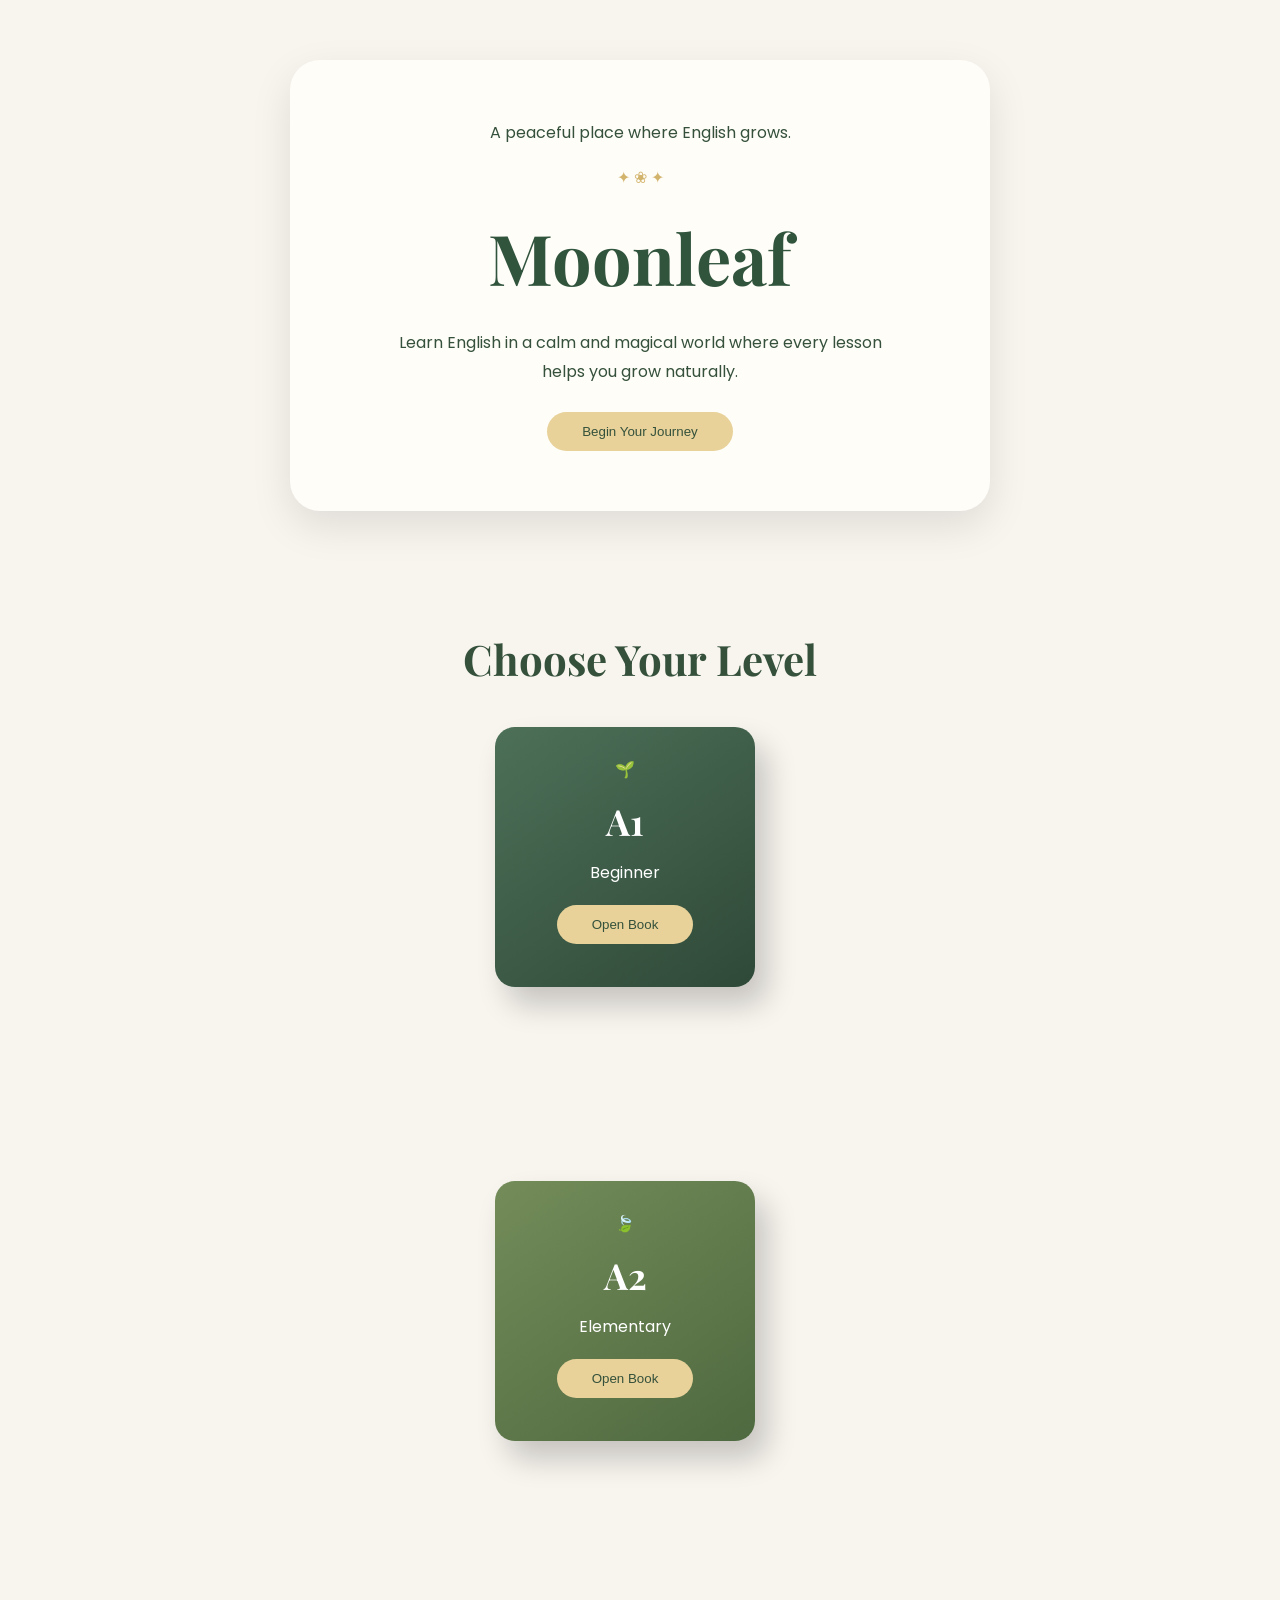
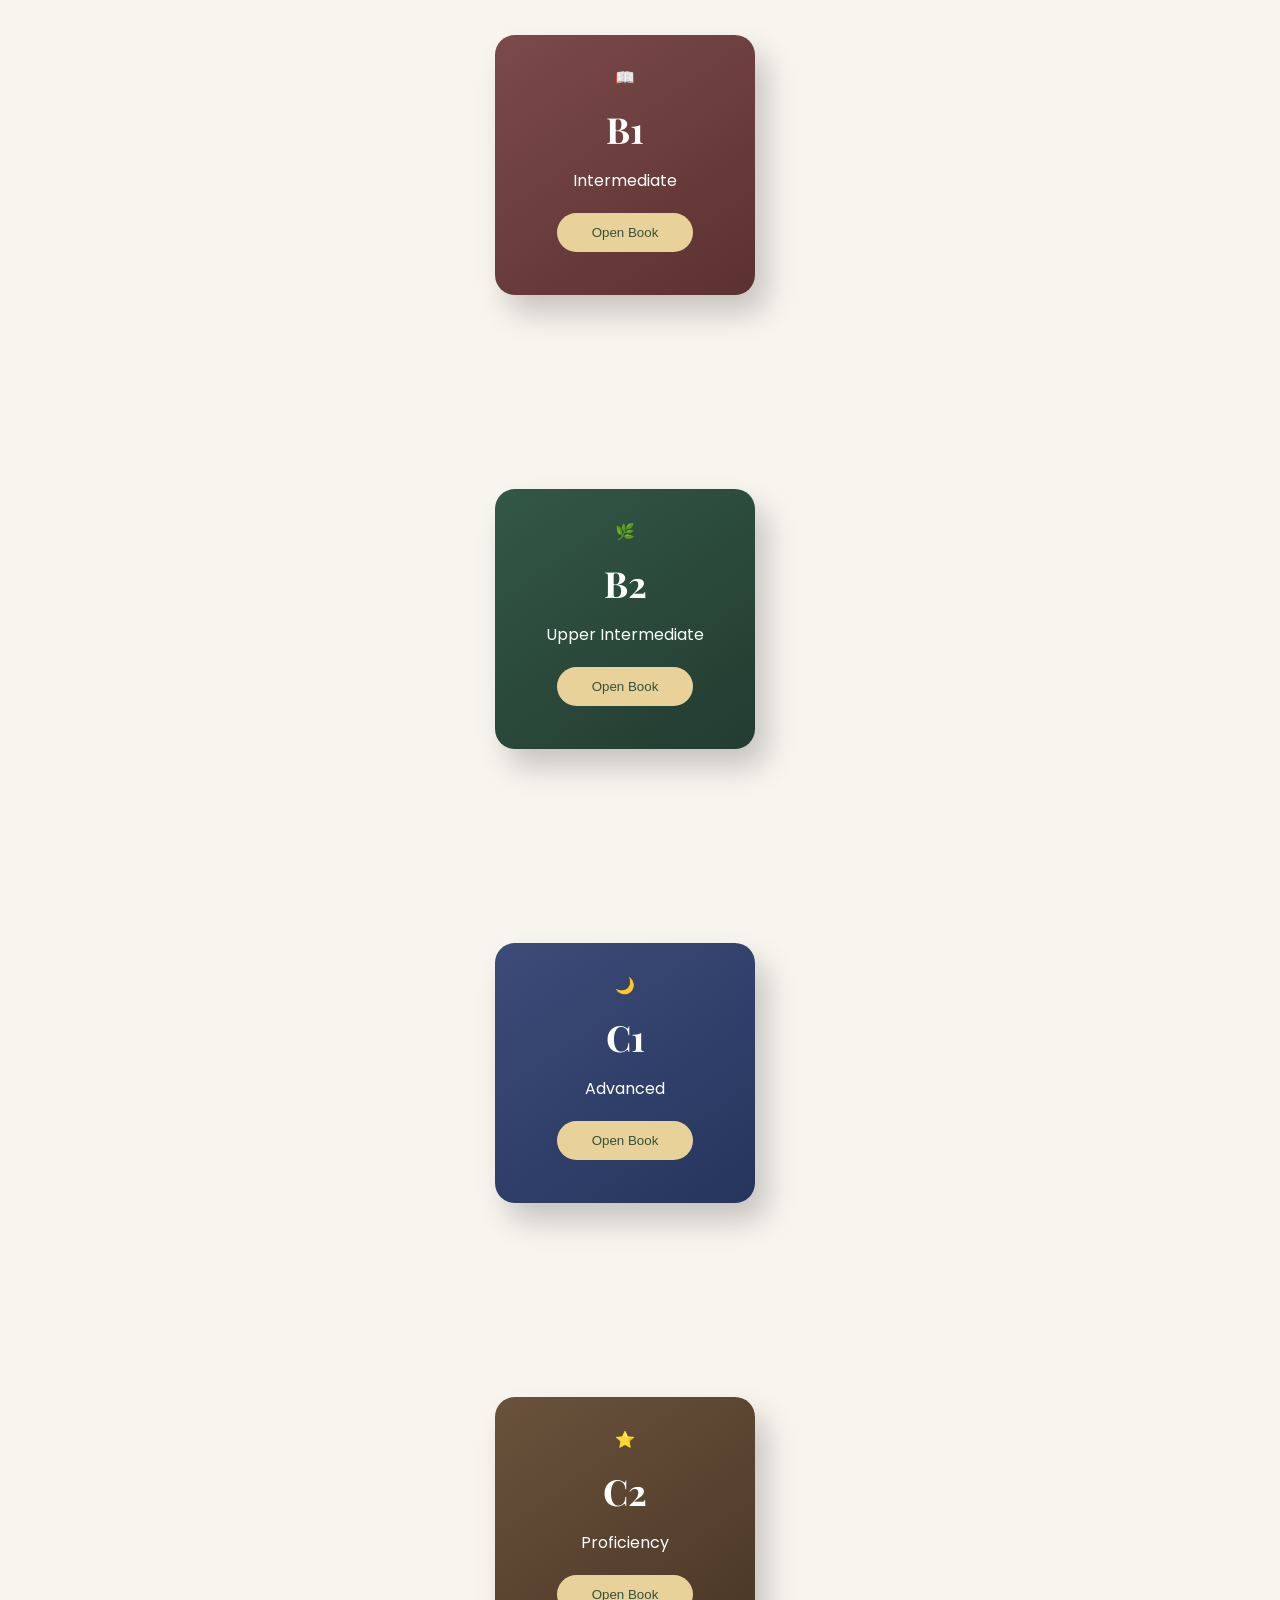
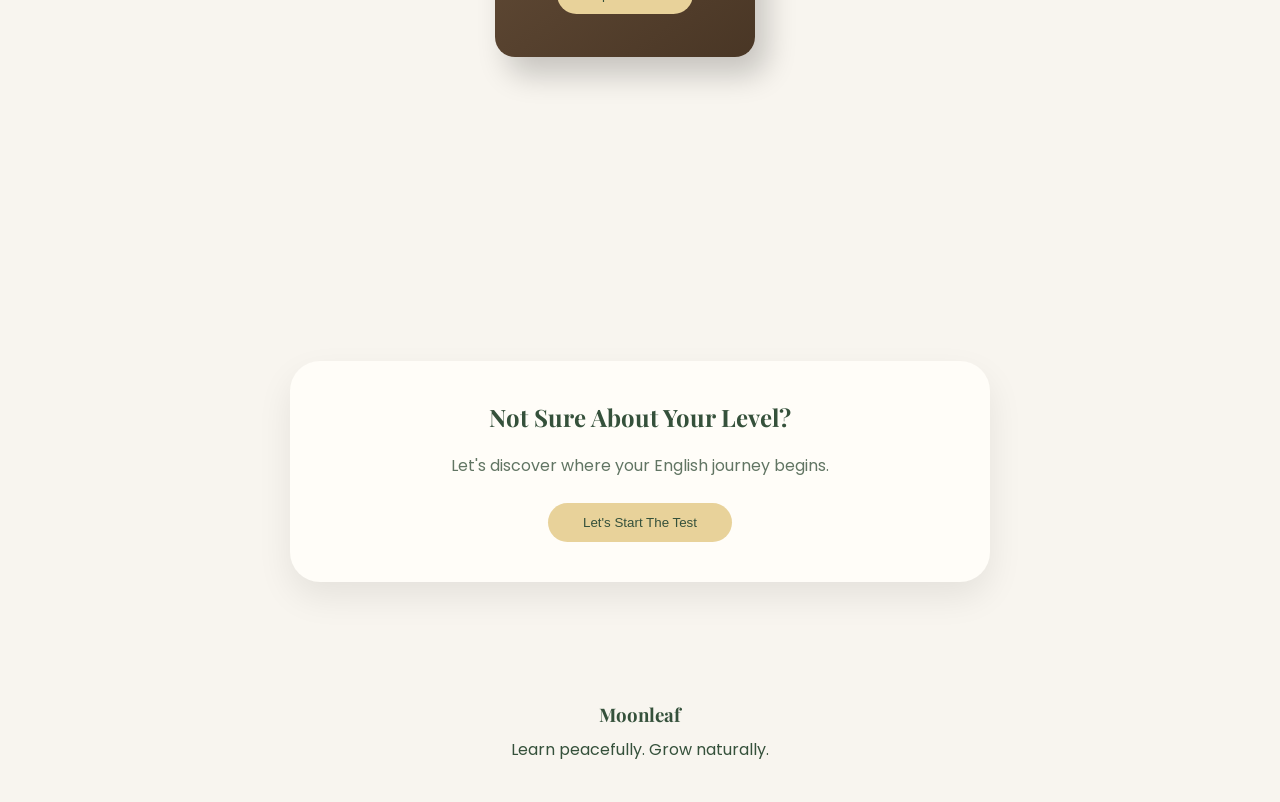
==== index.html @ 22596ab2 "Update index.html" ====
<!DOCTYPE html>
<html lang="en">
<head>
  <meta charset="UTF-8">
  <meta name="viewport" content="width=device-width, initial-scale=1.0">

  <title>Moonleaf</title>

  <link rel="preconnect" href="https://fonts.googleapis.com">
  <link rel="preconnect" href="https://fonts.gstatic.com" crossorigin>

  <link href="https://fonts.googleapis.com/css2?family=Playfair+Display:wght@500;700&family=Poppins:wght@300;400;600&display=swap" rel="stylesheet">

  <link rel="stylesheet" href="style.css">
</head>

<body>

<header class="hero">
  <div class="hero-card">

    <p>A peaceful place where English grows.</p>

    <div class="line">✦ ❀ ✦</div>

    <h1>Moonleaf</h1>

    <p class="description">
      Learn English in a calm and magical world where every lesson helps you grow naturally.
    </p>

    <button>Begin Your Journey</button>

  </div>
</header>

<section class="levels">

  <h2>Choose Your Level</h2>

  <div class="books">

    <!-- A1 -->
    <div class="book-row">

      <div class="book">
        🌱
        <h3>A1</h3>
        <p>Beginner</p>

        <button onclick="openBook(this)">
          Open Book
        </button>
      </div>

      <div class="lesson-panel">

        <h2>A1 English Book 🌱</h2>

        <button onclick="location.href='a1-vocabulary.html'">
          📖 Vocabulary
        </button>

        <button onclick="location.href='a1-grammar.html'">
          📚 Grammar
        </button>

        <button onclick="location.href='a1-listening.html'">
          🎧 Listening
        </button>

        <button onclick="location.href='a1-practice.html'">
          ✍️ Practice
        </button>

      </div>

    </div>

    <!-- A2 -->
    <div class="book-row">

      <div class="book">
        🍃
        <h3>A2</h3>
        <p>Elementary</p>

        <button onclick="openBook(this)">
          Open Book
        </button>
      </div>

      <div class="lesson-panel">

        <h2>A2 English Book 🍃</h2>

        <button onclick="location.href='a2-vocabulary.html'">📖 Vocabulary</button>
        <button onclick="location.href='a2-grammar.html'">📚 Grammar</button>
        <button onclick="location.href='a2-listening.html'">🎧 Listening</button>
        <button onclick="location.href='a2-practice.html'">✍️ Practice</button>

      </div>

    </div>

    <!-- B1 -->
    <div class="book-row">

      <div class="book">
        📖
        <h3>B1</h3>
        <p>Intermediate</p>

        <button onclick="openBook(this)">
          Open Book
        </button>
      </div>

      <div class="lesson-panel">
        <h2>B1 English Book 📖</h2>

       <button onclick="location.href='b1-vocabulary.html'">
📖 Vocabulary
</button>

<button onclick="location.href='b1-grammar.html'">
📚 Grammar
</button>

<button onclick="location.href='b1-listening.html'">
🎧 Listening
</button>

<button onclick="location.href='b1-practice.html'">
✍️ Practice
</button>
      </div>

    </div>

    <!-- B2 -->
    <div class="book-row">

      <div class="book">
        🌿
        <h3>B2</h3>
        <p>Upper Intermediate</p>

        <button onclick="openBook(this)">
          Open Book
        </button>
      </div>

      <div class="lesson-panel">
        <h2>B2 English Book 🌿</h2>

       <button onclick="location.href='b2-vocabulary.html'">
📖 Vocabulary
</button>

<button onclick="location.href='b2-grammar.html'">
📚 Grammar
</button>

<button onclick="location.href='b2-listening.html'">
🎧 Listening
</button>

<button onclick="location.href='b2-practice.html'">
✍️ Practice
</button>
      </div>

    </div>

    <!-- C1 -->
    <div class="book-row">

      <div class="book">
        🌙
        <h3>C1</h3>
        <p>Advanced</p>

        <button onclick="openBook(this)">
          Open Book
        </button>
      </div>

      <div class="lesson-panel">
        <h2>C1 English Book 🌙</h2>
<button onclick="location.href='c1-vocabulary.html'">
📖 Vocabulary
</button>

<button onclick="location.href='c1-grammar.html'">
📚 Grammar
</button>

<button onclick="location.href='c1-listening.html'">
🎧 Listening
</button>

<button onclick="location.href='c1-practice.html'">
✍️ Practice
</button>
      </div>

    </div>

    <!-- C2 -->
    <div class="book-row">

      <div class="book">
        ⭐
        <h3>C2</h3>
        <p>Proficiency</p>

        <button onclick="openBook(this)">
          Open Book
        </button>
      </div>

      <div class="lesson-panel">
        <h2>C2 English Book ⭐</h2>

        <button onclick="location.href='c2-vocabulary.html'">
📖 Vocabulary
</button>

<button onclick="location.href='c2-grammar.html'">
📚 Grammar
</button>

<button onclick="location.href='c2-listening.html'">
🎧 Listening
</button>

<button onclick="location.href='c2-practice.html'">
✍️ Practice
</button>
      </div>

    </div>

  </div>

</section>

<section class="test">

  <h2>Not Sure About Your Level?</h2>

  <p>
    Let's discover where your English journey begins.
  </p>

  <button>
    Let's Start The Test
  </button>

</section>

<footer>

  <h3>Moonleaf</h3>

  <p>Learn peacefully. Grow naturally.</p>

</footer>

<script src="script.js"></script>

</body>
</html>
---- style.css ----
/* ===== RESET ===== */

*{
    margin:0;
    padding:0;
    box-sizing:border-box;
}

body{
    font-family:'Poppins',sans-serif;
    background:#f8f5ef;
    color:#35513b;
}

/* ===== HERO ===== */

.hero{
    display:flex;
    justify-content:center;
    padding:60px 20px;
}

.hero-card{
    width:700px;
    background:#fffdf8;
    border-radius:30px;
    padding:60px;
    text-align:center;
    box-shadow:0 15px 40px rgba(0,0,0,.1);
}

.line{
    margin:20px 0;
    color:#d2b46d;
}

h1{
    font-family:'Playfair Display',serif;
    font-size:70px;
    color:#31543d;
}

.description{
    max-width:500px;
    margin:25px auto;
    line-height:1.8;
}

/* ===== BUTTONS ===== */

button{
    border:none;
    border-radius:30px;
    padding:12px 35px;
    background:#e8d29a;
    color:#35513b;
    cursor:pointer;
    transition:.3s;
}

button:hover{
    transform:translateY(-3px);
    background:#e2c77c;
}

/* ===== LEVELS ===== */

.levels{
    padding:60px 20px;
    text-align:center;
}

.levels h2{
    font-family:'Playfair Display',serif;
    font-size:42px;
    margin-bottom:40px;
}

/* ===== BOOKS ===== */

.books{
    display:flex;
    flex-direction:column;
    align-items:center;
    gap:30px;
}

.book-row{
    display:flex;
    justify-content:center;
    align-items:flex-start;
    gap:30px;
}

.book{
    width:260px;
    min-height:260px;

    padding:30px;

    border-radius:20px;

    color:white;

    background:linear-gradient(145deg,#4d7058,#2f4938);

    box-shadow:12px 18px 30px rgba(0,0,0,.2);

    transition:.4s;
}

.book:hover{
    transform:translateY(-15px);
}

.book.active{
    transform:translateX(-80px);
}

.book h3{
    font-family:'Playfair Display',serif;
    font-size:36px;
    margin:15px 0;
}

.book p{
    margin-bottom:20px;
}

/* Individual book colors */

.book-row:nth-child(2) .book{
    background:linear-gradient(145deg,#738c59,#4f6940);
}

.book-row:nth-child(3) .book{
    background:linear-gradient(145deg,#7b4a4a,#5c3131);
}

.book-row:nth-child(4) .book{
    background:linear-gradient(145deg,#335746,#223c31);
}

.book-row:nth-child(5) .book{
    background:linear-gradient(145deg,#3c4c78,#25355d);
}

.book-row:nth-child(6) .book{
    background:linear-gradient(145deg,#6a523c,#493625);
}

/* ===== LESSON PANEL ===== */

.lesson-panel{

    width:0;
    max-height:500px;

    opacity:0;

    overflow:hidden;

    background:#fffdf8;

    border-radius:20px;

    padding:0;

    transition:all .4s ease;

    box-shadow:0 15px 30px rgba(0,0,0,.1);

}

.lesson-panel.show{

    width:300px;

    opacity:1;

    padding:25px;

}

.lesson-panel h2{

    font-family:'Playfair Display',serif;

    font-size:28px;

    color:#35513b;

    margin-bottom:20px;

}

.lesson-panel button{

    display:block;

    width:100%;

    margin:10px 0;

    padding:12px;

    border:none;

    border-radius:20px;

    background:#e8d29a;

    color:#35513b;

    cursor:pointer;

    transition:.3s;

}

.lesson-panel button:hover{

    background:#dcc06d;

    transform:translateX(5px);

}

/* ===== TEST SECTION ===== */

.test{

    width:90%;
    max-width:700px;

    margin:80px auto;

    padding:40px;

    background:#fffdf8;

    border-radius:30px;

    text-align:center;

    box-shadow:0 15px 35px rgba(0,0,0,.08);

}

.test h2{

    font-family:'Playfair Display',serif;

    margin-bottom:20px;

}

.test p{

    margin-bottom:25px;

    color:#617563;

}

/* ===== FOOTER ===== */

footer{

    text-align:center;

    padding:40px;

}

footer h3{

    font-family:'Playfair Display',serif;

    margin-bottom:10px;

}

/* ===== RESPONSIVE ===== */

@media(max-width:900px){

    .hero-card{
        width:95%;
        padding:40px;
    }

    h1{
        font-size:50px;
    }

  .book-row{
    display:flex;
    flex-direction:row;
    justify-content:center;
    align-items:flex-start;
    gap:30px;
}

    }

    .book.active{

        transform:none;

    }

    .lesson-panel.show{

        width:260px;

    }

}
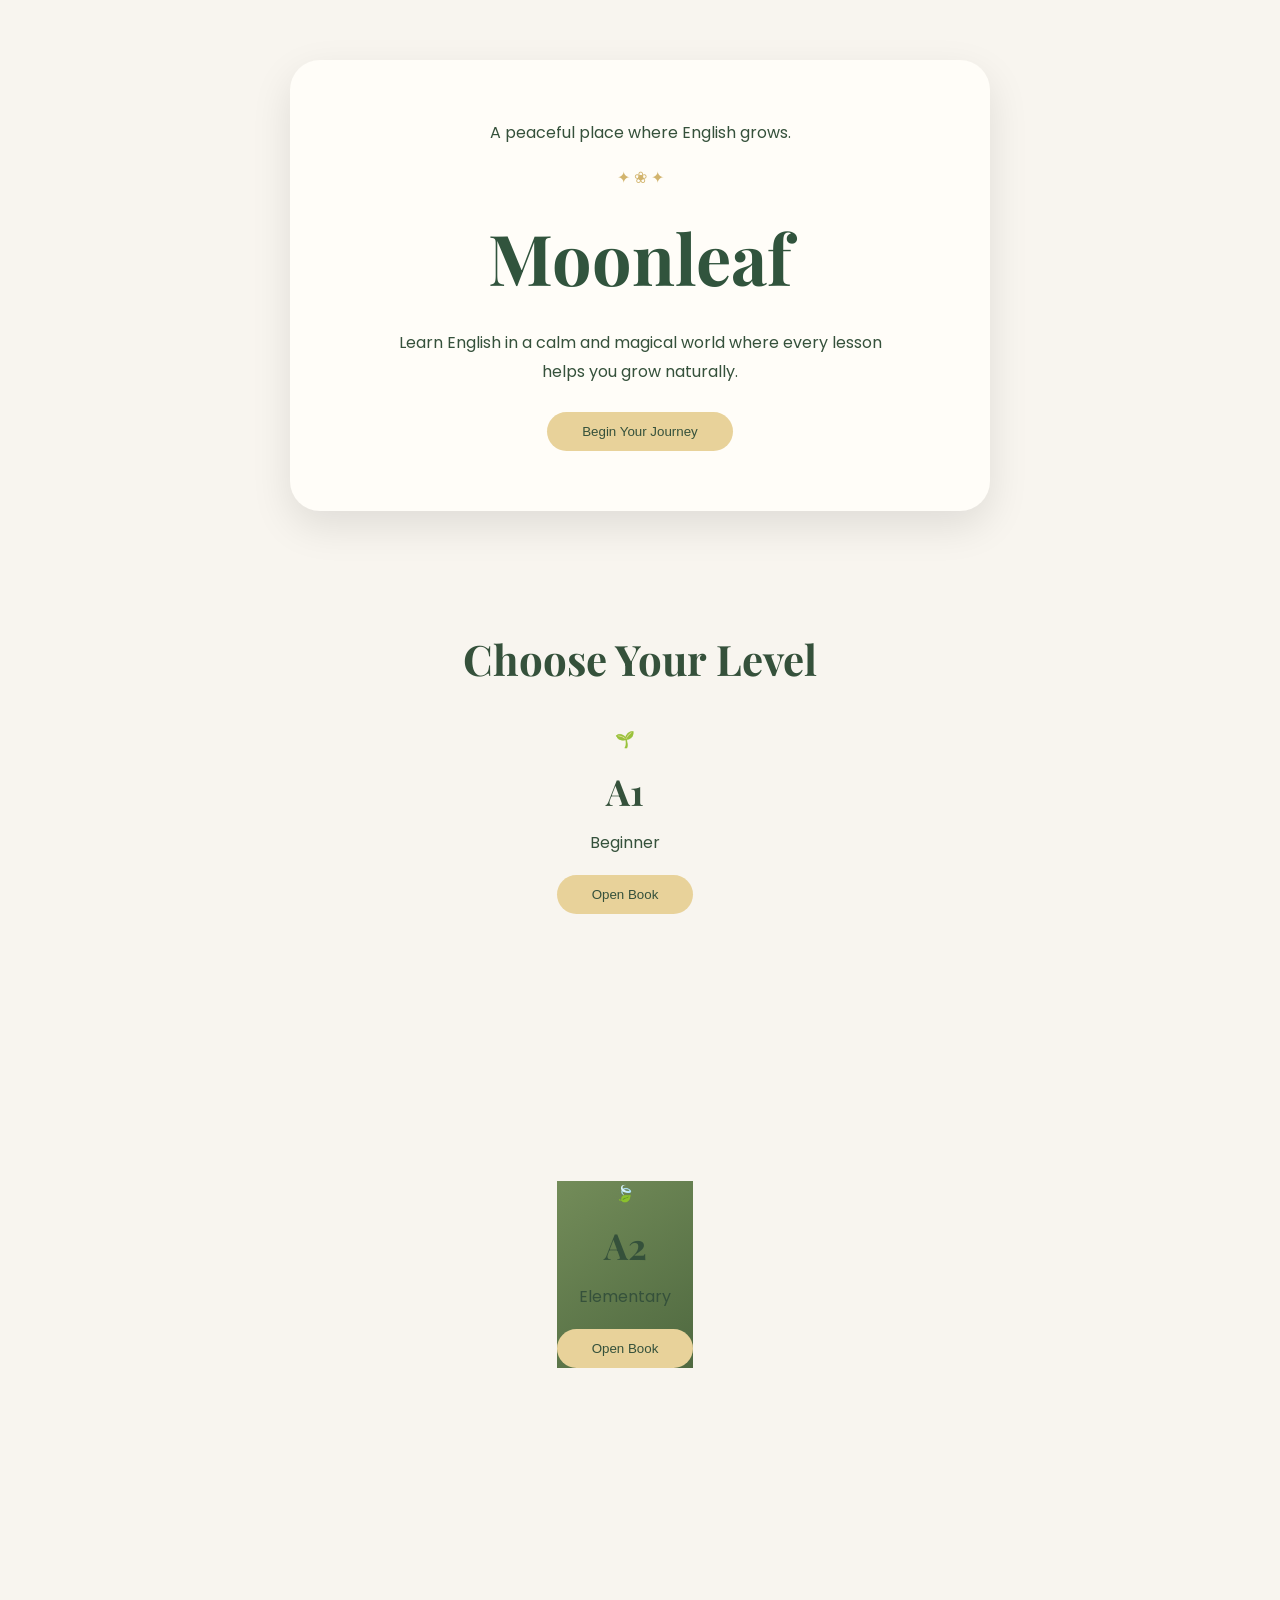
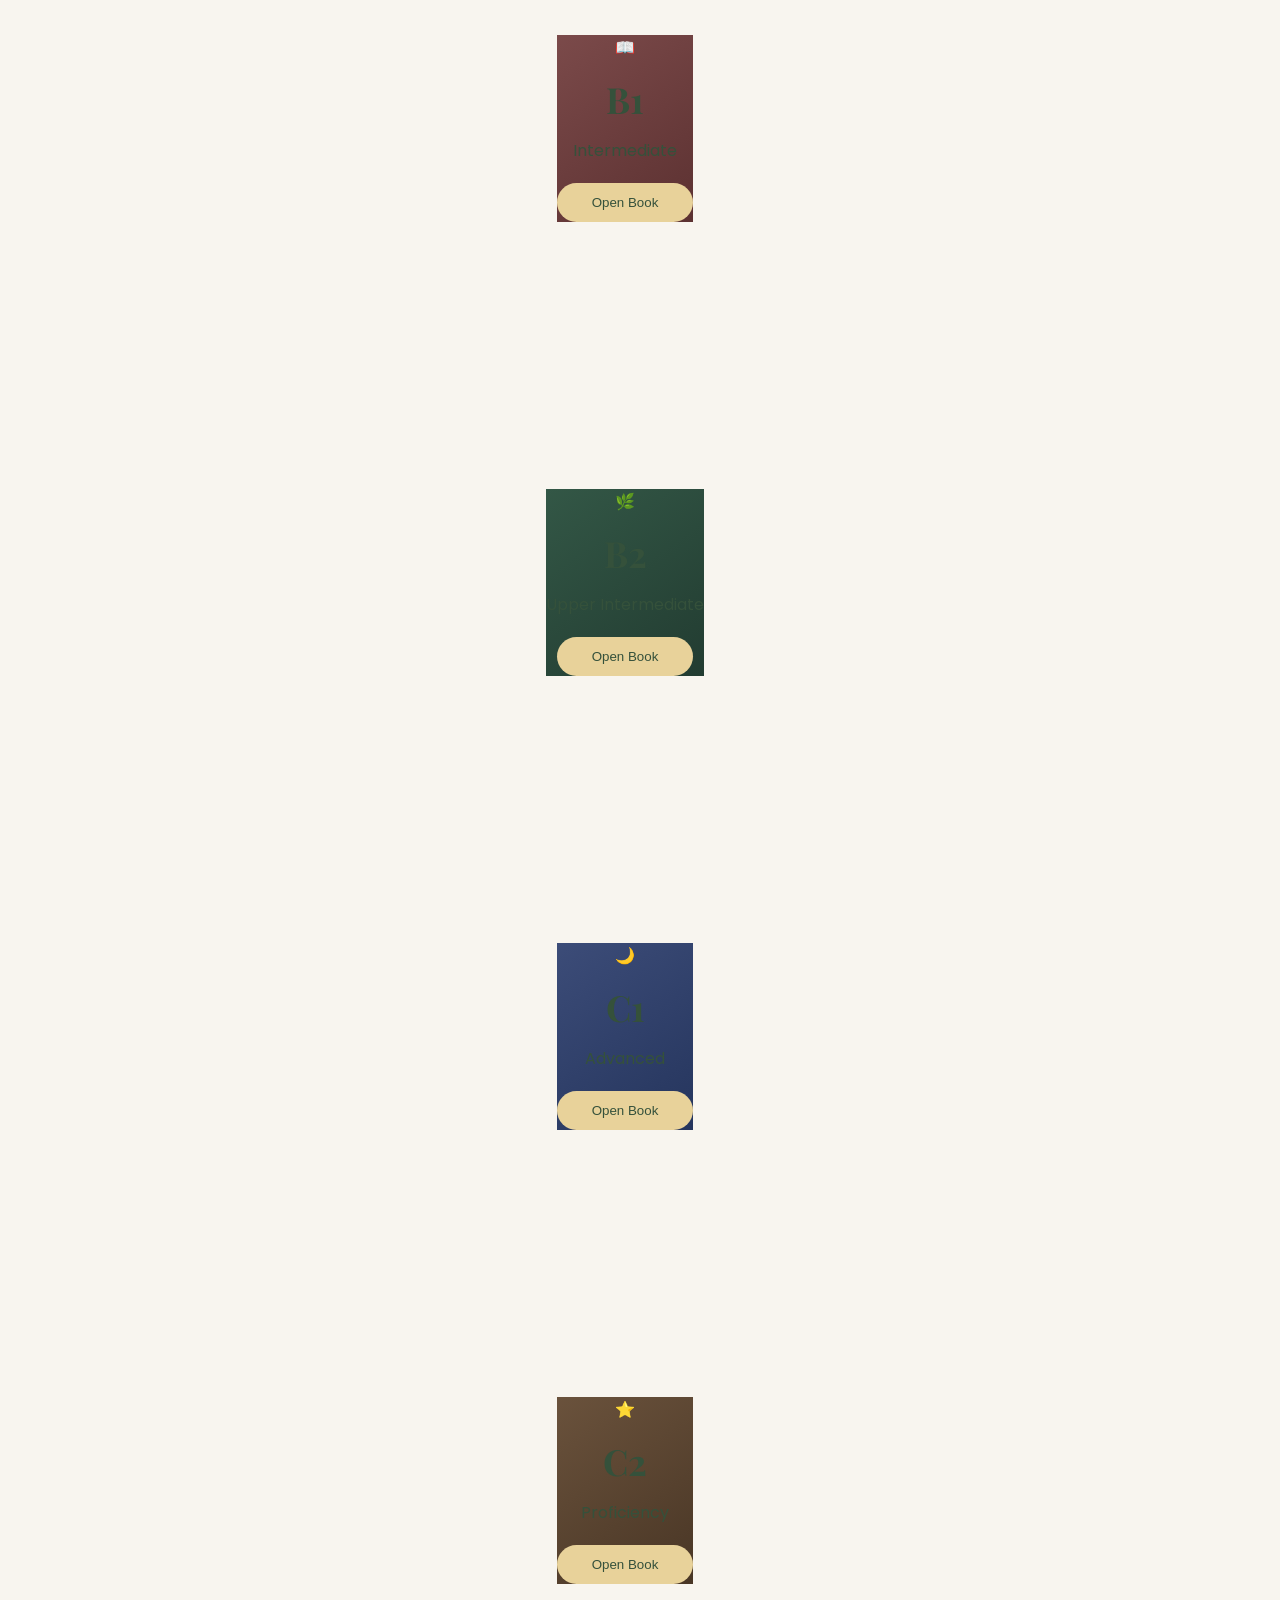
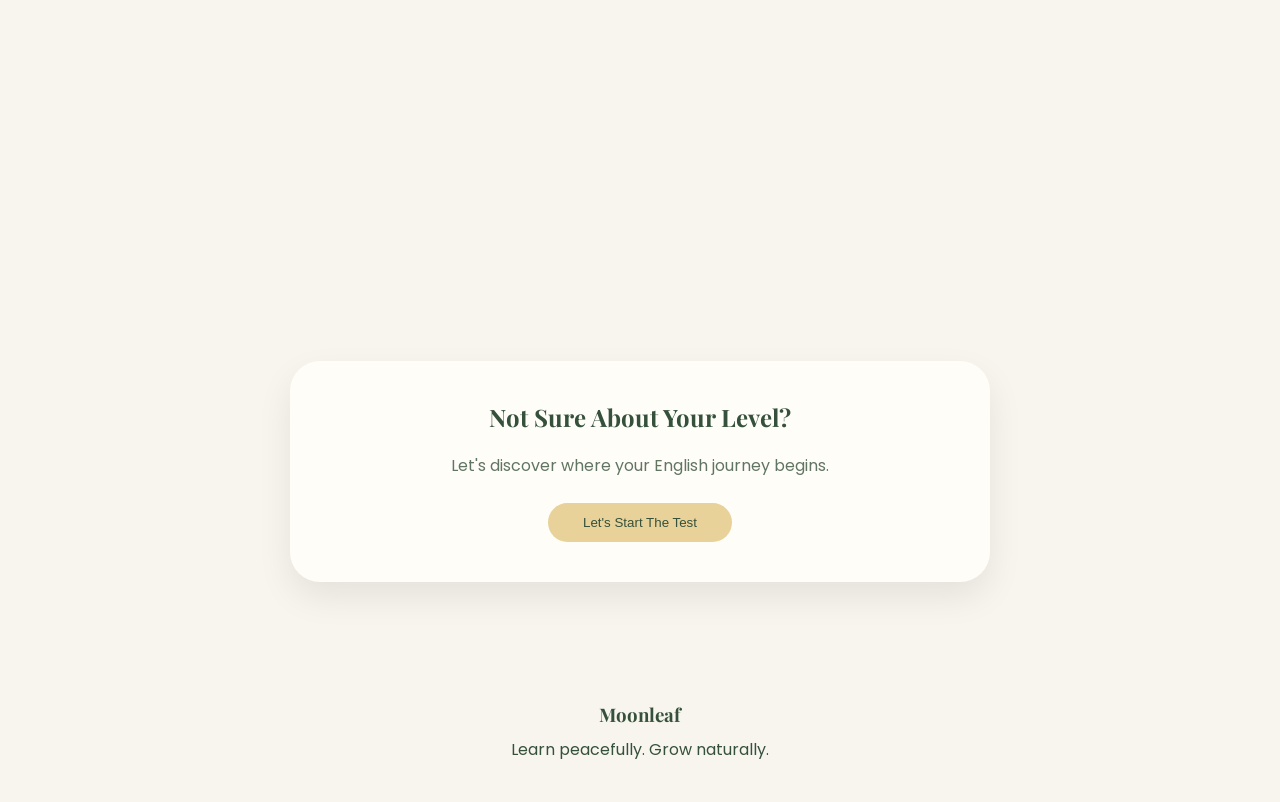
==== commit c8ad9112: "Update index.html" ====
--- a/index.html
+++ b/index.html
@@ -254,9 +254,9 @@
     Let's discover where your English journey begins.
   </p>
 
-  <button>
-    Let's Start The Test
-  </button>
+  <button onclick="location.href='level-test.html'">
+Let's Start The Test
+</button>
 
 </section>
 
--- a/style.css
+++ b/style.css
@@ -91,7 +91,7 @@
     align-items:flex-start;
     gap:30px;
 }
-
+}
 .book{
     width:260px;
     min-height:260px;
